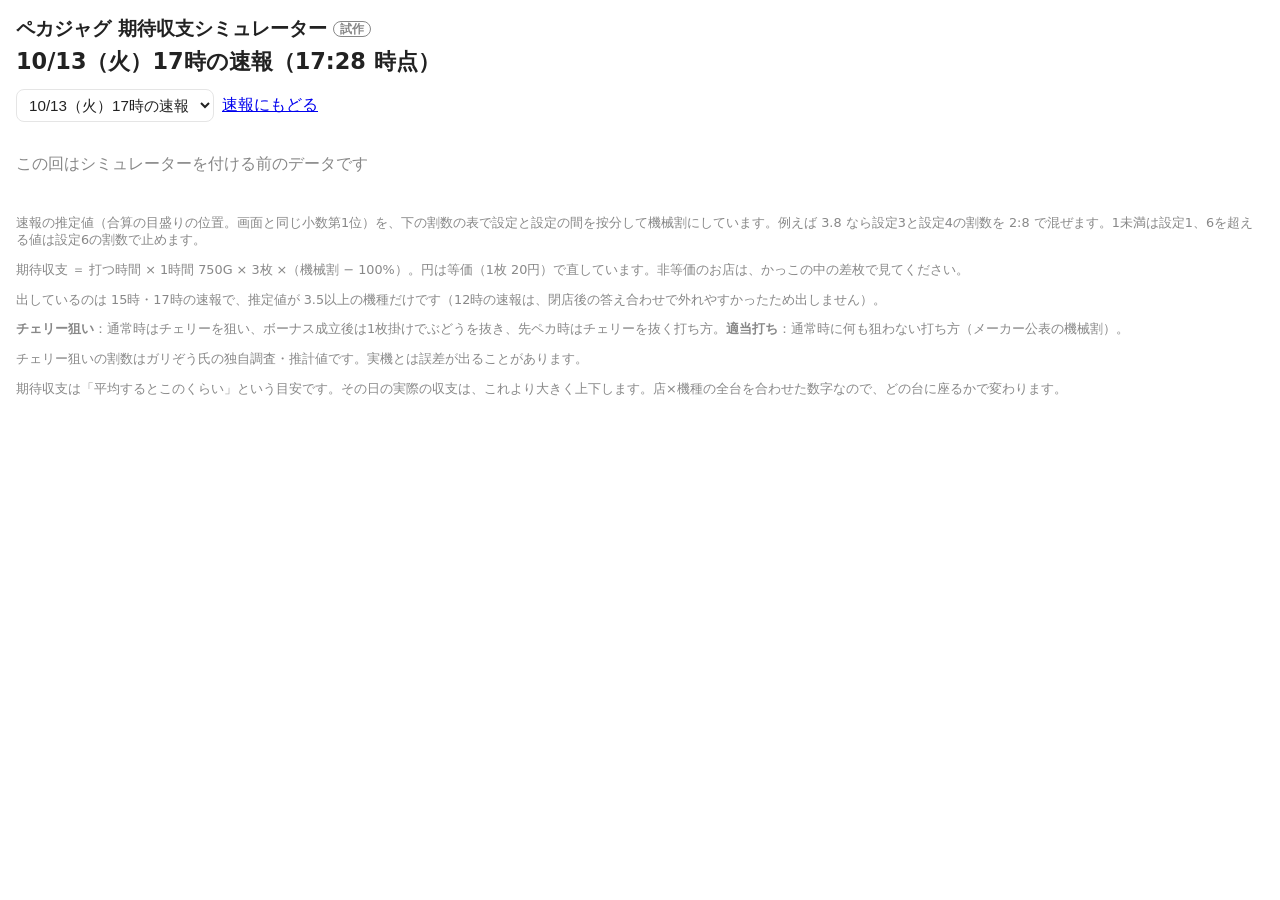
==== sim.html @ 0c52207a "期待収支シミュレーターのページを足し、トップからリンクする Co-Authored-By: Claude Opus 5.5 <noreply@anthropic.com>" ====
<!doctype html>
<html lang="ja">
<head>
<meta charset="utf-8">
<!-- CSP は index.html と同じ内容にそろえる（2026-10-11 アキラさん）。ほかの <meta>・<link> より前に置く -->
<meta http-equiv="Content-Security-Policy" content="default-src 'none'; script-src 'self'; style-src 'self'; img-src 'self'; connect-src 'self'; manifest-src 'self'; base-uri 'none'; form-action 'none'">
<meta name="viewport" content="width=device-width, initial-scale=1">
<title>ペカジャグ 期待収支シミュレーター</title>
<link rel="stylesheet" href="style.css?v=4">
<link rel="stylesheet" href="sim.css?v=2">
<link rel="icon" href="icons/favicon.ico?v=20261001">
<meta name="theme-color" content="#b22222">
</head>
<body>
<header>
  <h1>ペカジャグ 期待収支シミュレーター <span class="trial">試作</span></h1>
  <p id="when" class="when">読み込み中…</p>
  <div class="bar"><select id="entry" aria-label="速報の回"></select><a href="index.html">速報にもどる</a></div>
</header>
<section id="controls" class="controls" hidden>
  <div class="bar"><span class="bar" id="styles"></span><button type="button" id="sound" class="sound"></button></div>
  <label for="time" class="time-label">打つ時間 <b id="time-text"></b><span id="games-text" class="games"></span></label>
  <input type="range" id="time" min="1" step="1">
</section>
<main id="rows"></main>
<footer>
  <p>速報の推定値（合算の目盛りの位置。画面と同じ小数第1位）を、下の割数の表で設定と設定の間を按分して機械割にしています。例えば 3.8 なら設定3と設定4の割数を 2:8 で混ぜます。1未満は設定1、6を超える値は設定6の割数で止めます。</p>
  <p>期待収支 ＝ 打つ時間 × 1時間 750G × 3枚 ×（機械割 − 100%）。円は等価（1枚 20円）で直しています。非等価のお店は、かっこの中の差枚で見てください。</p>
  <p>出しているのは 15時・17時の速報で、推定値が 3.5以上の機種だけです（12時の速報は、閉店後の答え合わせで外れやすかったため出しません）。</p>
  <p><b>チェリー狙い</b>：通常時はチェリーを狙い、ボーナス成立後は1枚掛けでぶどうを抜き、先ペカ時はチェリーを抜く打ち方。<b>適当打ち</b>：通常時に何も狙わない打ち方（メーカー公表の機械割）。</p>
  <p>チェリー狙いの割数はガリぞう氏の独自調査・推計値です。実機とは誤差が出ることがあります。</p>
  <p id="notes"></p>
  <p>期待収支は「平均するとこのくらい」という目安です。その日の実際の収支は、これより大きく上下します。店×機種の全台を合わせた数字なので、どの台に座るかで変わります。</p>
</footer>
<script src="sim.js?v=2"></script>
</body>
</html>
---- style.css ----
:root { --fg: #222; --bg: #fff; --muted: #888; --up: #c62828; --down: #1565c0;
        --few-bg: #f0f0f0; --line: #e5e5e5; --on: #222;
        --dot: #d3452b; --cmp: #555; --out: #8a2be2; --axis: #999; --tick: #bbb;
        --warn: #ff3b30; --adv: #ffd60a; --alert-bg: #1c1c1e; }
@media (prefers-color-scheme: dark) {
  :root { --fg: #eee; --bg: #121212; --muted: #999; --up: #ef5350; --down: #64b5f6;
          --few-bg: #2a2a2a; --line: #333; --on: #eee;
          --dot: #ff6b4a; --cmp: #ccc; --out: #c08aff; --axis: #777; --tick: #555; --alert-bg: #000; }
}
* { box-sizing: border-box; }
body { margin: 0; padding: 0 16px 32px; font-family: system-ui, sans-serif;
       color: var(--fg); background: var(--bg); }
h1 { font-size: 1.2rem; margin: 16px 0 4px; }
.when { font-size: 1.4rem; font-weight: bold; margin: 4px 0 12px; }
.links { margin: 0; font-size: 0.9rem; }
.bar { display: flex; gap: 8px; align-items: center; margin-bottom: 8px; flex-wrap: wrap; }
button { border: 1px solid var(--line); background: none; color: var(--fg);
         padding: 6px 12px; border-radius: 16px; font-size: 0.95rem; }
button.on { background: var(--on); color: var(--bg); }
.row { display: grid; grid-template-columns: 2rem 1fr auto; gap: 4px 8px;
       padding: 10px 4px; border-bottom: 1px solid var(--line); }
.row.few { background: var(--few-bg); color: var(--muted); }
.rank { font-weight: bold; font-size: 1.1rem; }
.name { font-weight: bold; }
.value { font-size: 1.3rem; font-weight: bold; text-align: right; }
.sub { grid-column: 2 / 4; font-size: 0.85rem; color: var(--muted); }
.up { color: var(--up); } .down { color: var(--down); }
.missing { color: var(--muted); font-size: 0.9rem; }
.few-sample { background: var(--few-bg); padding: 0 4px; }
footer { margin-top: 24px; font-size: 0.8rem; color: var(--muted); }

/* 注意報・警報。黄色い文字が読めるよう、明るい画面でも暗い地に載せる */
#alerts { margin: 4px 0 8px; }
.alert { background: var(--alert-bg); border-radius: 10px; padding: 10px 14px; margin-bottom: 10px;
         border: 3px solid; color: #fff; }
.alert h2 { margin: 0; font-size: 1.35rem; }
.alert .cond { margin: 2px 0 6px; font-size: 0.8rem; color: #bbb; }
.alert ul { margin: 0; padding: 0; list-style: none; }
.alert li { padding: 4px 0; border-top: 1px solid #333; display: flex; flex-wrap: wrap; gap: 0 10px; }
.alert li b { color: #fff; }
.alert.warning { border-color: var(--warn); } .alert.warning h2 { color: var(--warn); }
.alert.advisory { border-color: var(--adv); } .alert.advisory h2 { color: var(--adv); }
.alert li span { font-variant-numeric: tabular-nums; }
.row.al-warning { box-shadow: inset 5px 0 0 var(--warn); padding-left: 10px; }
.row.al-advisory { box-shadow: inset 5px 0 0 var(--adv); padding-left: 10px; }
.warn-sample { color: var(--warn); } .adv-sample { color: #b8860b; }
@media (prefers-color-scheme: dark) { .adv-sample { color: var(--adv); } }

/* 目盛り（観測所と同じ見た目） */
.gauges { grid-column: 1 / 4; }
.gauge { display: grid; grid-template-columns: 34px 1fr 34px; align-items: center; gap: 6px; }
.gauge .lbl { font-size: 0.75rem; color: var(--muted); }
.gauge .val { font-size: 0.85rem; text-align: right; font-variant-numeric: tabular-nums; }
.svgbox { display: block; }
.scale { width: 100%; height: 30px; display: block; }
.axis { stroke: var(--axis); stroke-width: 1; } .tick { stroke: var(--tick); stroke-width: 1; }
.tl { font-size: 8px; fill: var(--axis); text-anchor: middle; }
.dot { fill: var(--dot); stroke: var(--bg); stroke-width: 1.5; } .dot.out { fill: var(--out); }
.cmp { fill: var(--cmp); } .none { font-size: 9px; fill: var(--axis); text-anchor: middle; }
/* 出し直した回の理由。注意報より上に、落ち着いた色で */
.update { border: 2px solid var(--down); border-radius: 10px; padding: 8px 12px; margin-bottom: 10px; }
.update b { color: var(--down); }
.update p { margin: 2px 0 0; font-size: 0.9rem; }
---- sim.css ----
/* 期待収支シミュレーター。色と基本の見た目は style.css をそのまま使う */
.trial { font-size: 0.75rem; border: 1px solid var(--muted); color: var(--muted);
         border-radius: 8px; padding: 0 6px; vertical-align: middle; }
select { font-size: 0.95rem; padding: 6px 8px; border-radius: 8px; border: 1px solid var(--line);
         background: var(--bg); color: var(--fg); max-width: 100%; }
/* 打ち方と時間は全機種で共通。下へ送っても手元に残るよう上に貼り付ける */
.controls { position: sticky; top: 0; z-index: 1; background: var(--bg); padding: 8px 0 10px;
            border-bottom: 1px solid var(--line); }
.controls .bar .bar { margin-bottom: 0; }
.sound { margin-left: auto; color: var(--muted); }
.time-label { display: block; font-size: 0.95rem; margin: 4px 0; }
.time-label b { font-size: 1.2rem; font-variant-numeric: tabular-nums; }
.games { color: var(--muted); font-size: 0.85rem; margin-left: 8px; }
input[type="range"] { width: 100%; height: 32px; accent-color: var(--dot); }
.sim { display: grid; grid-template-columns: 1fr auto; gap: 2px 8px; padding: 12px 4px;
       border-bottom: 1px solid var(--line); }
.sim .name { font-weight: bold; }
.sim .yen { font-size: 1.5rem; font-weight: bold; text-align: right; font-variant-numeric: tabular-nums; }
.sim .yen.plus { color: #2e7d32; } .sim .yen.minus { color: var(--up); }
@media (prefers-color-scheme: dark) { .sim .yen.plus { color: #66bb6a; } }
.sim .sub { grid-column: 1 / 3; font-size: 0.85rem; color: var(--muted); font-variant-numeric: tabular-nums; }
.empty { color: var(--muted); padding: 16px 0; }
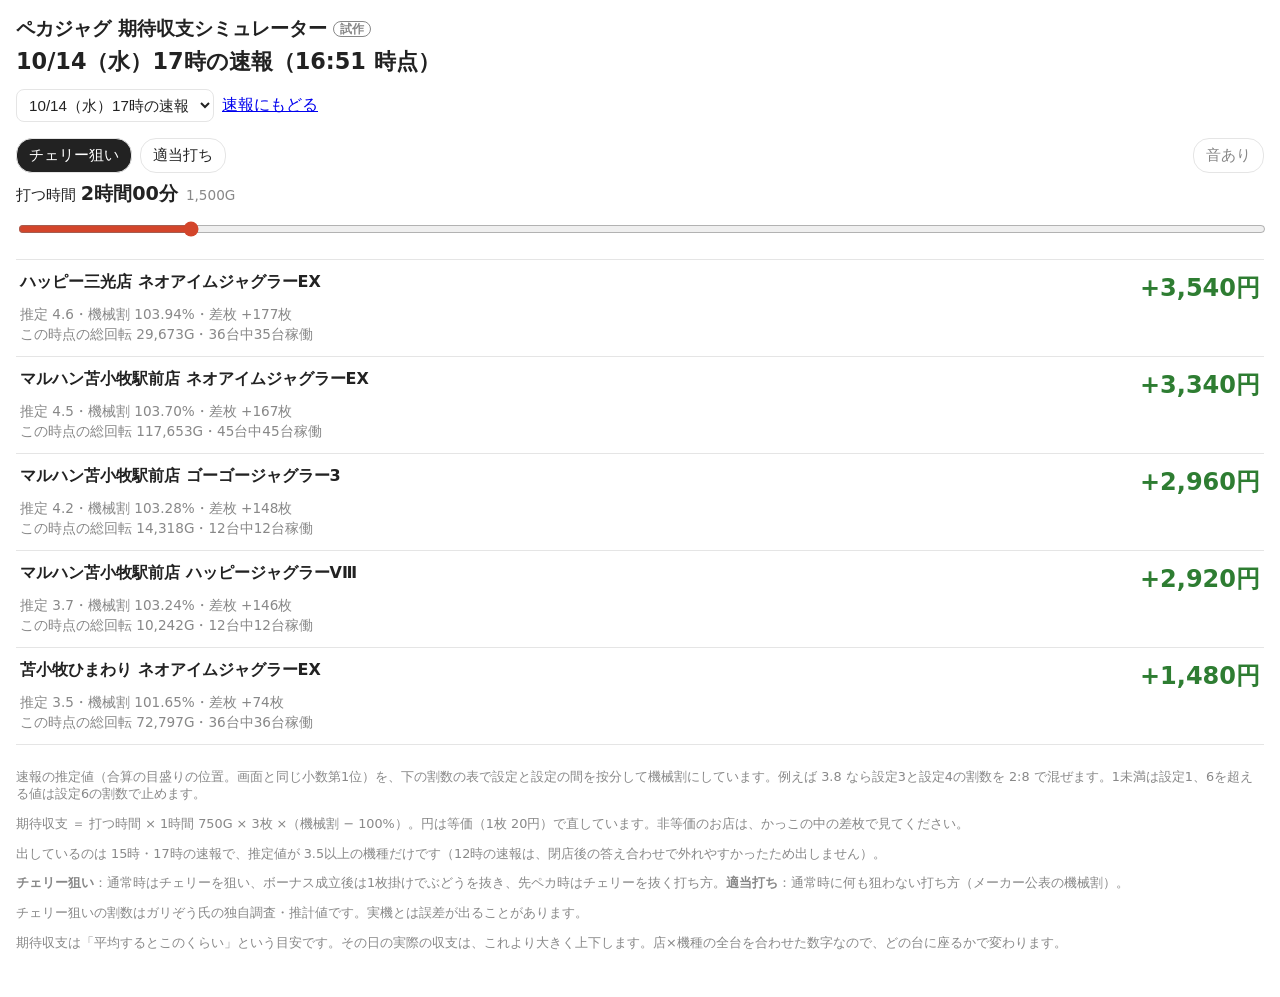
==== commit cca046e4: "トップの期待収支の入口を、観測所と同じカード型ボタンにする Co-Authored-By: Claude Opus 5.5 <noreply@anthropic.com>" ====
--- a/sim.html
+++ b/sim.html
@@ -6,7 +6,7 @@
 <meta http-equiv="Content-Security-Policy" content="default-src 'none'; script-src 'self'; style-src 'self'; img-src 'self'; connect-src 'self'; manifest-src 'self'; base-uri 'none'; form-action 'none'">
 <meta name="viewport" content="width=device-width, initial-scale=1">
 <title>ペカジャグ 期待収支シミュレーター</title>
-<link rel="stylesheet" href="style.css?v=4">
+<link rel="stylesheet" href="style.css?v=5">
 <link rel="stylesheet" href="sim.css?v=2">
 <link rel="icon" href="icons/favicon.ico?v=20261001">
 <meta name="theme-color" content="#b22222">
--- a/style.css
+++ b/style.css
@@ -61,3 +61,14 @@
 .update { border: 2px solid var(--down); border-radius: 10px; padding: 8px 12px; margin-bottom: 10px; }
 .update b { color: var(--down); }
 .update p { margin: 2px 0 0; font-size: 0.9rem; }
+/* 期待収支への入口（2026-10-14 アキラさん）。観測所と同じカード型。ダークモードでも背景に沈まないよう色は固定し、暗い画面では縁を付ける */
+.simlink { display: flex; align-items: center; gap: 12px; margin: 8px 0 4px; padding: 12px 14px; border-radius: 12px;
+           background: #2b2b2b; color: #fff; text-decoration: none; box-shadow: 0 2px 6px rgba(0,0,0,.15); }
+.simlink:active { transform: translateY(1px); }
+.simlink-ic { flex: none; width: 36px; height: 36px; border-radius: 50%; background: #e8b54a; color: #2b2b2b;
+              font-weight: 700; font-size: 19px; line-height: 36px; text-align: center; }
+.simlink-tx { flex: 1; min-width: 0; display: flex; flex-direction: column; }
+.simlink-tx b { font-size: 16px; }
+.simlink-tx small { font-size: 12px; opacity: .8; }
+.simlink-go { flex: none; font-size: 26px; line-height: 1; opacity: .7; }
+@media (prefers-color-scheme: dark) { .simlink { background: #2c2c2e; border: 1px solid #444; box-shadow: none; } }
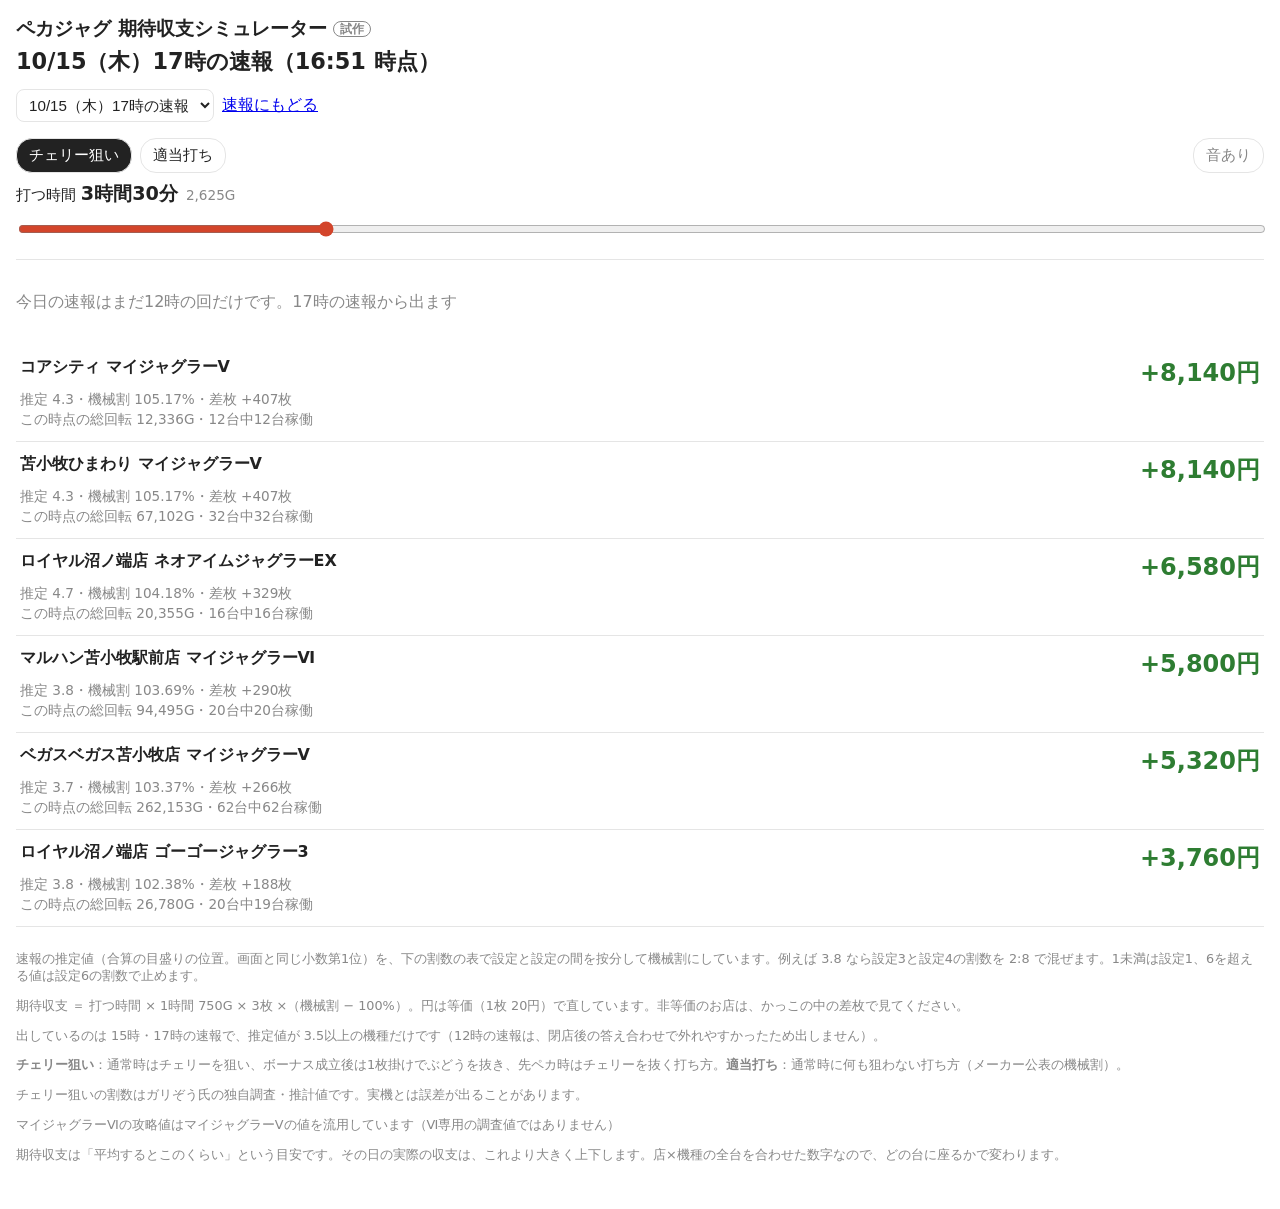
==== commit ab1ad65c: "12時の回は期待収支シミュレーターの案内を出さない・読み込み番号を上げる 12時の回はシミュレーターに数字が入らないので案内を隠す(アキラさん)。 今朝の sim.js の変更で ?v= を上げ忘れ、" ====
--- a/sim.html
+++ b/sim.html
@@ -6,7 +6,7 @@
 <meta http-equiv="Content-Security-Policy" content="default-src 'none'; script-src 'self'; style-src 'self'; img-src 'self'; connect-src 'self'; manifest-src 'self'; base-uri 'none'; form-action 'none'">
 <meta name="viewport" content="width=device-width, initial-scale=1">
 <title>ペカジャグ 期待収支シミュレーター</title>
-<link rel="stylesheet" href="style.css?v=5">
+<link rel="stylesheet" href="style.css?v=6">
 <link rel="stylesheet" href="sim.css?v=2">
 <link rel="icon" href="icons/favicon.ico?v=20261001">
 <meta name="theme-color" content="#b22222">
@@ -32,6 +32,6 @@
   <p id="notes"></p>
   <p>期待収支は「平均するとこのくらい」という目安です。その日の実際の収支は、これより大きく上下します。店×機種の全台を合わせた数字なので、どの台に座るかで変わります。</p>
 </footer>
-<script src="sim.js?v=2"></script>
+<script src="sim.js?v=3"></script>
 </body>
 </html>
--- a/style.css
+++ b/style.css
@@ -65,6 +65,7 @@
 .simlink { display: flex; align-items: center; gap: 12px; margin: 8px 0 4px; padding: 12px 14px; border-radius: 12px;
            background: #2b2b2b; color: #fff; text-decoration: none; box-shadow: 0 2px 6px rgba(0,0,0,.15); }
 .simlink:active { transform: translateY(1px); }
+.simlink[hidden] { display: none; }
 .simlink-ic { flex: none; width: 36px; height: 36px; border-radius: 50%; background: #e8b54a; color: #2b2b2b;
               font-weight: 700; font-size: 19px; line-height: 36px; text-align: center; }
 .simlink-tx { flex: 1; min-width: 0; display: flex; flex-direction: column; }
